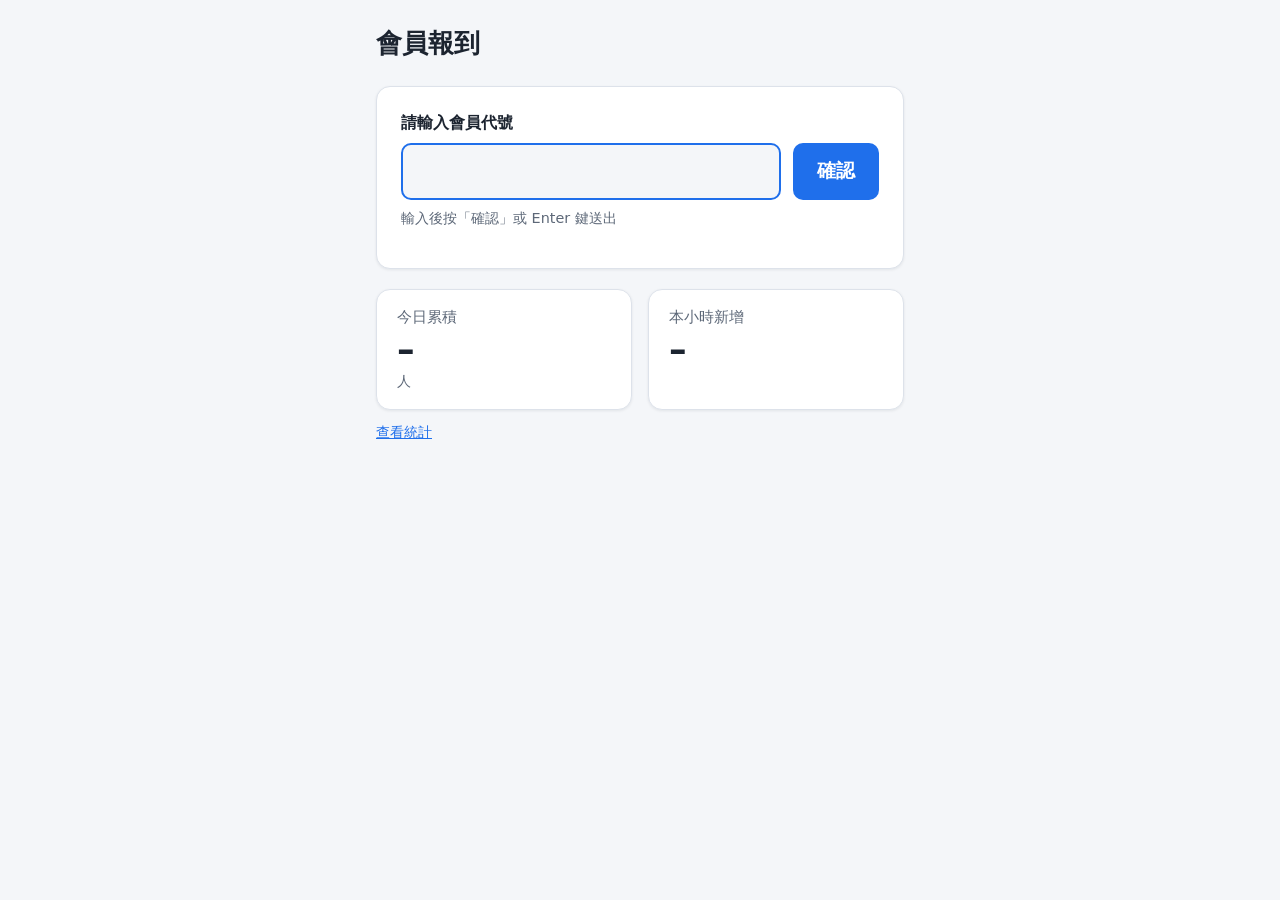
==== index.html @ 072c0556 "Add check-in page, stats dashboard, and Apps Script backend - apps-script/Code.gs: checkin (POST) an" ====
<!DOCTYPE html>
<html lang="zh-Hant">
<head>
  <meta charset="UTF-8">
  <meta name="viewport" content="width=device-width, initial-scale=1">
  <title>會員報到</title>
  <link rel="stylesheet" href="css/style.css">
</head>
<body class="checkin-page">
  <main class="container">
    <header>
      <h1>會員報到</h1>
      <span class="muted" id="today-date"></span>
    </header>

    <section class="card">
      <form class="checkin-form" id="checkin-form" autocomplete="off" novalidate>
        <label for="member-id">請輸入會員代號</label>
        <div class="row">
          <input id="member-id" name="memberId" type="text" inputmode="text"
                 maxlength="50" autocapitalize="off" spellcheck="false" autofocus required>
          <button type="submit" id="submit-btn">確認</button>
        </div>
        <p class="hint muted">輸入後按「確認」或 Enter 鍵送出</p>
      </form>

      <div class="result" id="result" role="status" aria-live="polite" hidden></div>
    </section>

    <section class="counts" aria-label="今日報到人數">
      <div class="stat">
        <div class="label">今日累積</div>
        <div class="value" id="total">–</div>
        <div class="sub">人</div>
      </div>
      <div class="stat">
        <div class="label">本小時新增</div>
        <div class="value" id="hour-new">–</div>
        <div class="sub" id="hour-label">&nbsp;</div>
      </div>
    </section>

    <p class="status-line muted"><a href="stats.html">查看統計</a></p>
  </main>

  <script src="js/config.js"></script>
  <script src="js/api.js"></script>
  <script src="js/checkin.js"></script>
</body>
</html>
---- css/style.css ----
:root {
  --bg: #f4f6f9;
  --surface: #ffffff;
  --text: #1c2430;
  --muted: #5d6878;
  --border: #dde2ea;
  --primary: #1f6feb;
  --primary-hover: #1a5fd0;
  --success: #1a7f45;
  --success-bg: #e5f5ec;
  --warning: #9a5b00;
  --warning-bg: #fff3dc;
  --danger: #b42318;
  --danger-bg: #fdecea;
  --chart-bar: #8fb4f2;
  --chart-line: #1f6feb;
  --chart-prev: #9aa4b2;
  --radius: 14px;
  --shadow: 0 1px 3px rgba(16, 24, 40, 0.08);
}

@media (prefers-color-scheme: dark) {
  :root {
    --bg: #11151c;
    --surface: #1a2029;
    --text: #e6eaf0;
    --muted: #9aa4b2;
    --border: #2c3440;
    --primary: #4c8df6;
    --primary-hover: #6aa1f8;
    --success: #5fd08e;
    --success-bg: #12301f;
    --warning: #f2b552;
    --warning-bg: #352812;
    --danger: #f2877d;
    --danger-bg: #3a1a17;
    --chart-bar: #35558a;
    --chart-line: #6aa1f8;
    --chart-prev: #6b7686;
    --shadow: none;
  }
}

* { box-sizing: border-box; }

body {
  margin: 0;
  background: var(--bg);
  color: var(--text);
  font-family: "Noto Sans TC", "Microsoft JhengHei", "PingFang TC", system-ui, sans-serif;
  line-height: 1.5;
}

.container {
  max-width: 960px;
  margin: 0 auto;
  padding: 24px 16px 48px;
}

header {
  display: flex;
  align-items: baseline;
  justify-content: space-between;
  gap: 12px;
  flex-wrap: wrap;
  margin-bottom: 24px;
}

h1 { font-size: 1.6rem; margin: 0; }

.muted { color: var(--muted); }

a { color: var(--primary); }

.card {
  background: var(--surface);
  border: 1px solid var(--border);
  border-radius: var(--radius);
  box-shadow: var(--shadow);
  padding: 24px;
}

/* ---------- 登記頁 ---------- */

.checkin-page .container { max-width: 560px; }

.checkin-form label {
  display: block;
  font-weight: 600;
  margin-bottom: 8px;
}

.checkin-form .row {
  display: flex;
  gap: 12px;
}

.checkin-form input {
  flex: 1;
  min-width: 0;
  font-size: 1.6rem;
  padding: 12px 16px;
  border: 2px solid var(--border);
  border-radius: 10px;
  background: var(--bg);
  color: var(--text);
  letter-spacing: 0.05em;
}

.checkin-form input:focus {
  outline: none;
  border-color: var(--primary);
}

button {
  font: inherit;
  font-size: 1.2rem;
  font-weight: 600;
  padding: 12px 24px;
  border: none;
  border-radius: 10px;
  background: var(--primary);
  color: #fff;
  cursor: pointer;
  white-space: nowrap;
}

button:hover { background: var(--primary-hover); }
button:disabled { opacity: 0.6; cursor: wait; }

.hint { font-size: 0.9rem; margin-top: 8px; }

.result {
  margin-top: 20px;
  padding: 16px 20px;
  border-radius: 10px;
  font-size: 1.2rem;
  font-weight: 600;
}

.result[hidden] { display: none; }
.result small { display: block; font-size: 0.95rem; font-weight: 400; margin-top: 4px; }
.result.success { background: var(--success-bg); color: var(--success); }
.result.duplicate { background: var(--warning-bg); color: var(--warning); }
.result.error { background: var(--danger-bg); color: var(--danger); }

.counts {
  display: grid;
  grid-template-columns: 1fr 1fr;
  gap: 16px;
  margin-top: 20px;
}

/* ---------- 數字卡片 ---------- */

.stat {
  background: var(--surface);
  border: 1px solid var(--border);
  border-radius: var(--radius);
  box-shadow: var(--shadow);
  padding: 16px 20px;
}

.stat .label { color: var(--muted); font-size: 0.95rem; }
.stat .value { font-size: 2.2rem; font-weight: 700; line-height: 1.2; font-variant-numeric: tabular-nums; }
.stat .sub { color: var(--muted); font-size: 0.9rem; min-height: 1.35em; }
.stat .up { color: var(--success); }
.stat .down { color: var(--danger); }

/* ---------- 統計頁 ---------- */

.stats-grid {
  display: grid;
  grid-template-columns: repeat(auto-fit, minmax(150px, 1fr));
  gap: 16px;
  margin-bottom: 24px;
}

.stats-grid .stat.primary .value { font-size: 3rem; color: var(--primary); }

.toolbar {
  display: flex;
  align-items: center;
  gap: 8px;
  flex-wrap: wrap;
}

.toolbar input[type="date"] {
  font: inherit;
  padding: 6px 10px;
  border: 1px solid var(--border);
  border-radius: 8px;
  background: var(--surface);
  color: var(--text);
}

.toolbar button { font-size: 0.95rem; padding: 6px 14px; }

.chart-wrap { position: relative; height: 360px; }

.status-line { font-size: 0.9rem; margin-top: 12px; }
.status-line.error { color: var(--danger); }

@media (max-width: 480px) {
  .checkin-form .row { flex-direction: column; }
  .stats-grid { gap: 12px; }
  .stat { padding: 12px 14px; }
  .stat .value { font-size: 1.8rem; }
  .stats-grid .stat.primary .value { font-size: 2.4rem; }
  .chart-wrap { height: 280px; }
}
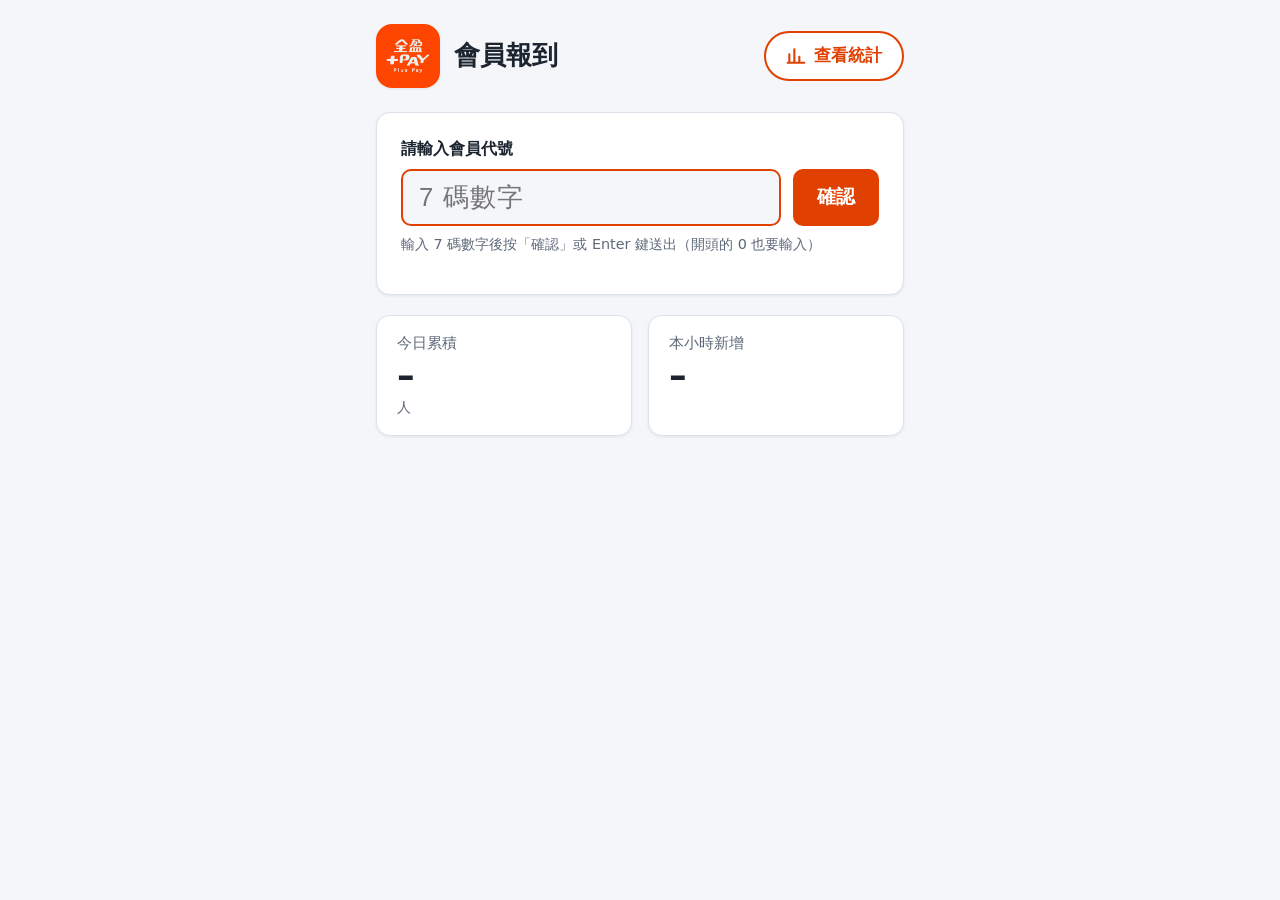
==== commit 7c31a130: "Add logo, redesign nav buttons, enforce unique 7-digit IDs, add member delete - Add 全盈+PAY logo to p" ====
--- a/index.html
+++ b/index.html
@@ -4,24 +4,34 @@
   <meta charset="UTF-8">
   <meta name="viewport" content="width=device-width, initial-scale=1">
   <title>會員報到</title>
+  <link rel="icon" href="img/logo.jpg">
   <link rel="stylesheet" href="css/style.css">
 </head>
 <body class="checkin-page">
   <main class="container">
-    <header>
-      <h1>會員報到</h1>
-      <span class="muted" id="today-date"></span>
+    <header class="page-header">
+      <div class="brand">
+        <img class="logo" src="img/logo.jpg" alt="全盈+PAY">
+        <div>
+          <h1>會員報到</h1>
+          <span class="muted" id="today-date"></span>
+        </div>
+      </div>
+      <a class="nav-btn" href="stats.html">
+        <svg viewBox="0 0 24 24" aria-hidden="true"><path d="M4 20V10M10 20V4M16 20v-7M22 20H2"/></svg>
+        查看統計
+      </a>
     </header>
 
     <section class="card">
       <form class="checkin-form" id="checkin-form" autocomplete="off" novalidate>
         <label for="member-id">請輸入會員代號</label>
         <div class="row">
-          <input id="member-id" name="memberId" type="text" inputmode="text"
-                 maxlength="50" autocapitalize="off" spellcheck="false" autofocus required>
+          <input id="member-id" name="memberId" type="text" inputmode="numeric"
+                 maxlength="7" placeholder="7 碼數字" spellcheck="false" autofocus required>
           <button type="submit" id="submit-btn">確認</button>
         </div>
-        <p class="hint muted">輸入後按「確認」或 Enter 鍵送出</p>
+        <p class="hint muted">輸入 7 碼數字後按「確認」或 Enter 鍵送出（開頭的 0 也要輸入）</p>
       </form>
 
       <div class="result" id="result" role="status" aria-live="polite" hidden></div>
@@ -39,8 +49,6 @@
         <div class="sub" id="hour-label">&nbsp;</div>
       </div>
     </section>
-
-    <p class="status-line muted"><a href="stats.html">查看統計</a></p>
   </main>
 
   <script src="js/config.js"></script>
--- a/css/style.css
+++ b/css/style.css
@@ -4,16 +4,17 @@
   --text: #1c2430;
   --muted: #5d6878;
   --border: #dde2ea;
-  --primary: #1f6feb;
-  --primary-hover: #1a5fd0;
+  --primary: #e04000;
+  --primary-hover: #c43800;
+  --primary-soft: #fff0e8;
   --success: #1a7f45;
   --success-bg: #e5f5ec;
   --warning: #9a5b00;
   --warning-bg: #fff3dc;
   --danger: #b42318;
   --danger-bg: #fdecea;
-  --chart-bar: #8fb4f2;
-  --chart-line: #1f6feb;
+  --chart-bar: #ffb894;
+  --chart-line: #e04000;
   --chart-prev: #9aa4b2;
   --radius: 14px;
   --shadow: 0 1px 3px rgba(16, 24, 40, 0.08);
@@ -26,16 +27,17 @@
     --text: #e6eaf0;
     --muted: #9aa4b2;
     --border: #2c3440;
-    --primary: #4c8df6;
-    --primary-hover: #6aa1f8;
+    --primary: #ff6a2b;
+    --primary-hover: #ff8550;
+    --primary-soft: #3a2116;
     --success: #5fd08e;
     --success-bg: #12301f;
     --warning: #f2b552;
     --warning-bg: #352812;
     --danger: #f2877d;
     --danger-bg: #3a1a17;
-    --chart-bar: #35558a;
-    --chart-line: #6aa1f8;
+    --chart-bar: #7a3a1c;
+    --chart-line: #ff8550;
     --chart-prev: #6b7686;
     --shadow: none;
   }
@@ -57,16 +59,66 @@
   padding: 24px 16px 48px;
 }
 
-header {
-  display: flex;
-  align-items: baseline;
+/* ---------- 頁首 ---------- */
+
+.page-header {
+  display: flex;
+  align-items: center;
   justify-content: space-between;
-  gap: 12px;
+  gap: 16px;
   flex-wrap: wrap;
   margin-bottom: 24px;
 }
 
-h1 { font-size: 1.6rem; margin: 0; }
+.brand {
+  display: flex;
+  align-items: center;
+  gap: 14px;
+  min-width: 0;
+}
+
+.brand .logo {
+  width: 64px;
+  height: 64px;
+  border-radius: 16px;
+  flex-shrink: 0;
+  box-shadow: var(--shadow);
+}
+
+.brand .muted { font-size: 0.95rem; }
+
+h1 { font-size: 1.6rem; margin: 0; line-height: 1.3; }
+
+/* 頁首右側的頁面切換按鈕 */
+.nav-btn {
+  display: inline-flex;
+  align-items: center;
+  gap: 8px;
+  min-height: 48px;
+  padding: 10px 20px;
+  border: 2px solid var(--primary);
+  border-radius: 999px;
+  background: var(--surface);
+  color: var(--primary);
+  font-size: 1.05rem;
+  font-weight: 600;
+  text-decoration: none;
+  white-space: nowrap;
+  transition: background 0.15s, color 0.15s;
+}
+
+.nav-btn svg {
+  width: 20px;
+  height: 20px;
+  fill: none;
+  stroke: currentColor;
+  stroke-width: 2.5;
+  stroke-linecap: round;
+  stroke-linejoin: round;
+}
+
+.nav-btn:hover { background: var(--primary); color: #fff; }
+.nav-btn:focus-visible { outline: 3px solid var(--primary-soft); outline-offset: 2px; }
 
 .muted { color: var(--muted); }
 
@@ -126,6 +178,14 @@
 }
 
 button:hover { background: var(--primary-hover); }
+
+button.btn-secondary {
+  background: var(--surface);
+  color: var(--primary);
+  border: 1px solid var(--border);
+}
+
+button.btn-secondary:hover { background: var(--primary-soft); }
 button:disabled { opacity: 0.6; cursor: wait; }
 
 .hint { font-size: 0.9rem; margin-top: 8px; }
@@ -183,18 +243,19 @@
   align-items: center;
   gap: 8px;
   flex-wrap: wrap;
+  margin-bottom: 16px;
 }
 
 .toolbar input[type="date"] {
   font: inherit;
-  padding: 6px 10px;
+  padding: 8px 12px;
   border: 1px solid var(--border);
   border-radius: 8px;
   background: var(--surface);
   color: var(--text);
 }
 
-.toolbar button { font-size: 0.95rem; padding: 6px 14px; }
+.toolbar button { font-size: 0.95rem; padding: 8px 18px; }
 
 .chart-wrap { position: relative; height: 360px; }
 
@@ -202,6 +263,9 @@
 .status-line.error { color: var(--danger); }
 
 @media (max-width: 480px) {
+  .brand .logo { width: 52px; height: 52px; border-radius: 13px; }
+  h1 { font-size: 1.4rem; }
+  .nav-btn { width: 100%; justify-content: center; }
   .checkin-form .row { flex-direction: column; }
   .stats-grid { gap: 12px; }
   .stat { padding: 12px 14px; }
@@ -209,3 +273,16 @@
   .stats-grid .stat.primary .value { font-size: 2.4rem; }
   .chart-wrap { height: 280px; }
 }
+
+/* ---------- 管理頁 ---------- */
+
+.admin-form input {
+  display: block;
+  width: 100%;
+  margin-bottom: 16px;
+}
+
+.admin-form button { width: 100%; }
+
+button.btn-danger { background: var(--danger); }
+button.btn-danger:hover { background: var(--danger); filter: brightness(0.9); }
